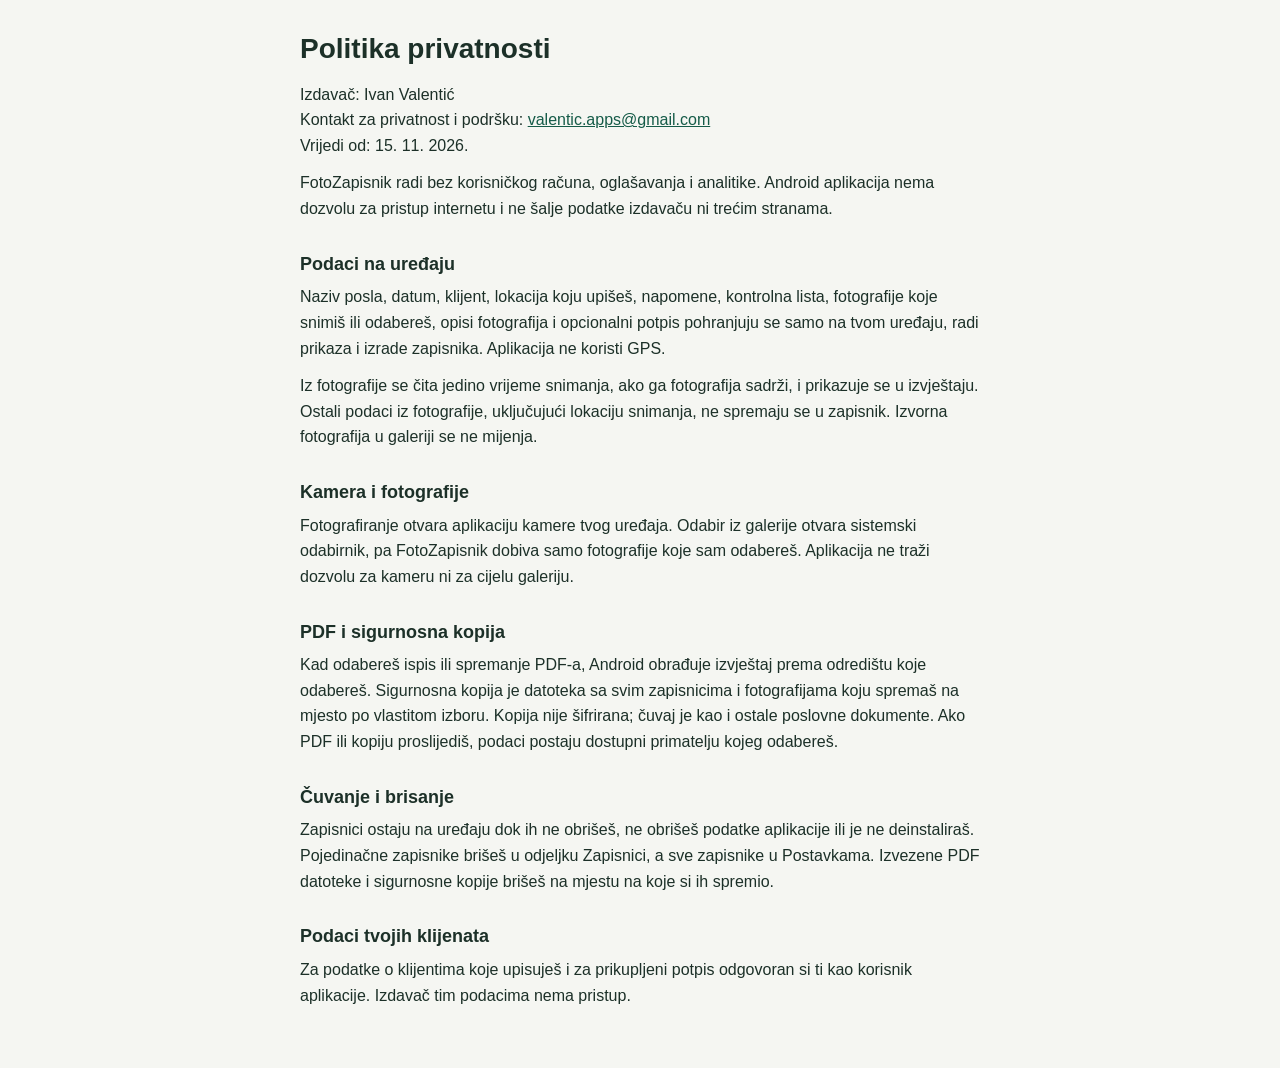
==== privacy.html @ d11ea486 "Create privacy.html" ====
<!doctype html>
<html lang="hr">
<head>
<meta charset="utf-8">
<meta name="viewport" content="width=device-width,initial-scale=1">
<title>Politika privatnosti · FotoZapisnik</title>
<style>body{margin:0;background:#f5f6f2;color:#1c3028;font:16px/1.6 -apple-system,"Segoe UI",Roboto,sans-serif}main{max-width:680px;margin:0 auto;padding:32px 20px 48px}h1{font-size:28px;line-height:1.2;margin:0 0 16px}h2{font-size:18px;margin:28px 0 6px}p{margin:0 0 12px}a{color:#155b48}</style>
</head>
<body>
<main>
<h1>Politika privatnosti</h1>
<p>Izdavač: Ivan Valentić<br>Kontakt za privatnost i podršku: <a href="mailto:valentic.apps@gmail.com">valentic.apps@gmail.com</a><br>Vrijedi od: 15. 11. 2026.</p>
<p>FotoZapisnik radi bez korisničkog računa, oglašavanja i analitike. Android aplikacija nema dozvolu za pristup internetu i ne šalje podatke izdavaču ni trećim stranama.</p>
<h2>Podaci na uređaju</h2>
<p>Naziv posla, datum, klijent, lokacija koju upišeš, napomene, kontrolna lista, fotografije koje snimiš ili odabereš, opisi fotografija i opcionalni potpis pohranjuju se samo na tvom uređaju, radi prikaza i izrade zapisnika. Aplikacija ne koristi GPS.</p>
<p>Iz fotografije se čita jedino vrijeme snimanja, ako ga fotografija sadrži, i prikazuje se u izvještaju. Ostali podaci iz fotografije, uključujući lokaciju snimanja, ne spremaju se u zapisnik. Izvorna fotografija u galeriji se ne mijenja.</p>
<h2>Kamera i fotografije</h2>
<p>Fotografiranje otvara aplikaciju kamere tvog uređaja. Odabir iz galerije otvara sistemski odabirnik, pa FotoZapisnik dobiva samo fotografije koje sam odabereš. Aplikacija ne traži dozvolu za kameru ni za cijelu galeriju.</p>
<h2>PDF i sigurnosna kopija</h2>
<p>Kad odabereš ispis ili spremanje PDF-a, Android obrađuje izvještaj prema odredištu koje odabereš. Sigurnosna kopija je datoteka sa svim zapisnicima i fotografijama koju spremaš na mjesto po vlastitom izboru. Kopija nije šifrirana; čuvaj je kao i ostale poslovne dokumente. Ako PDF ili kopiju proslijediš, podaci postaju dostupni primatelju kojeg odabereš.</p>
<h2>Čuvanje i brisanje</h2>
<p>Zapisnici ostaju na uređaju dok ih ne obrišeš, ne obrišeš podatke aplikacije ili je ne deinstaliraš. Pojedinačne zapisnike brišeš u odjeljku Zapisnici, a sve zapisnike u Postavkama. Izvezene PDF datoteke i sigurnosne kopije brišeš na mjestu na koje si ih spremio.</p>
<h2>Podaci tvojih klijenata</h2>
<p>Za podatke o klijentima koje upisuješ i za prikupljeni potpis odgovoran si ti kao korisnik aplikacije. Izdavač tim podacima nema pristup.</p>
</main>
</body>
</html>
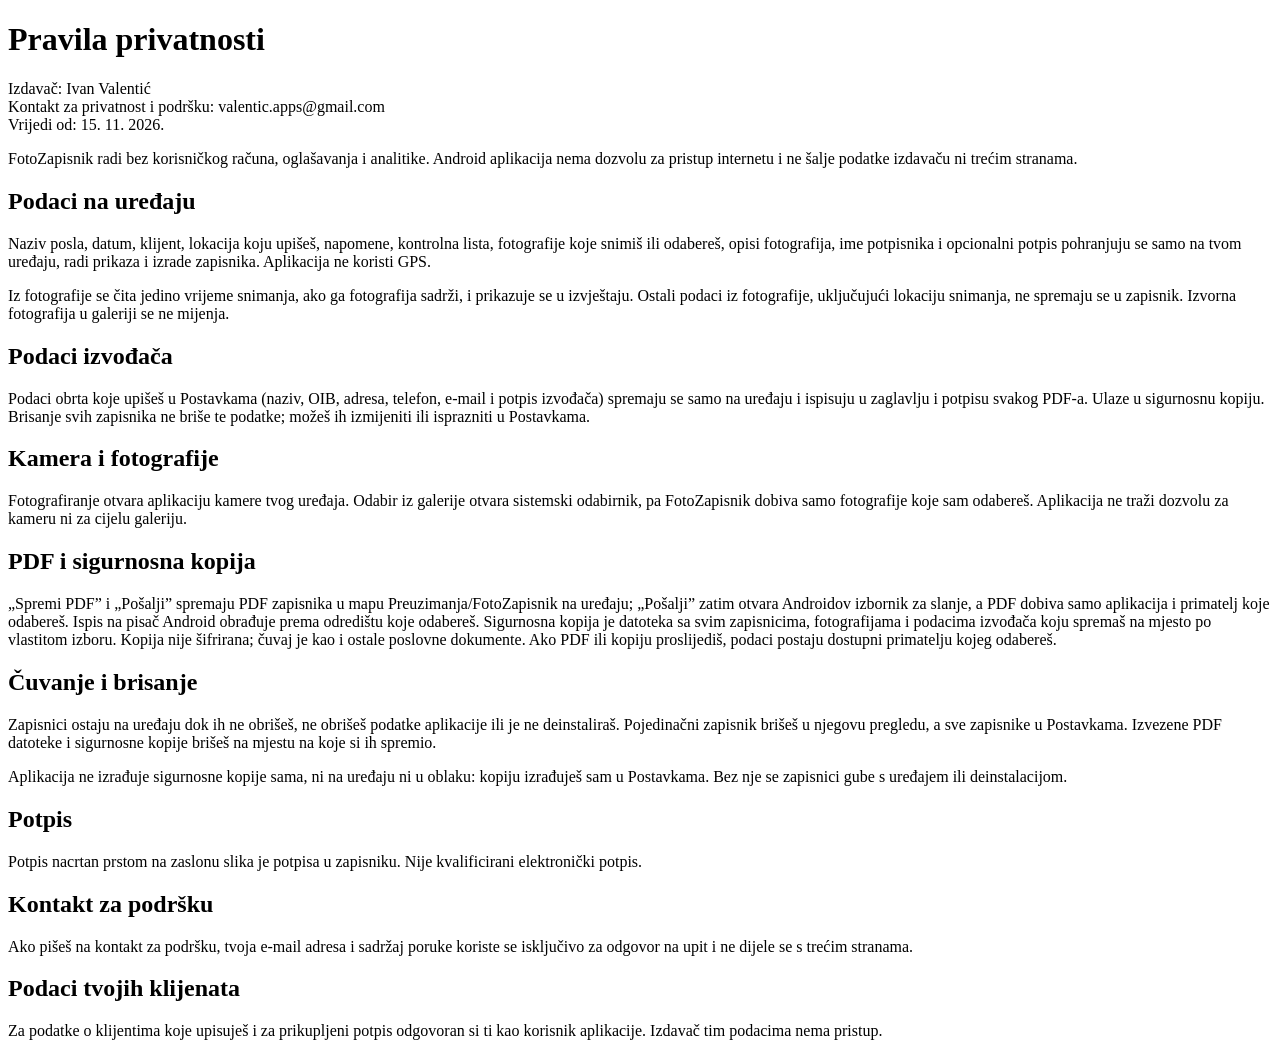
==== commit fd614b05: "Pravila privatnosti: podaci izvođača, Spremi PDF i Pošalji, podrška i potpis" ====
--- a/privacy.html
+++ b/privacy.html
@@ -1,25 +1,33 @@
 <!doctype html>
+<!-- Kopija web/privacy.html za GitHub Pages (ivanvalentic231-web/fotozapisnik). Izmjene radi u web/privacy.html pa ponovno kopiraj. -->
 <html lang="hr">
 <head>
 <meta charset="utf-8">
-<meta name="viewport" content="width=device-width,initial-scale=1">
-<title>Politika privatnosti · FotoZapisnik</title>
-<style>body{margin:0;background:#f5f6f2;color:#1c3028;font:16px/1.6 -apple-system,"Segoe UI",Roboto,sans-serif}main{max-width:680px;margin:0 auto;padding:32px 20px 48px}h1{font-size:28px;line-height:1.2;margin:0 0 16px}h2{font-size:18px;margin:28px 0 6px}p{margin:0 0 12px}a{color:#155b48}</style>
+<meta name="viewport" content="width=device-width,initial-scale=1,viewport-fit=cover">
+<meta http-equiv="Content-Security-Policy" content="default-src 'self'; style-src 'self'; script-src 'none'; object-src 'none'; base-uri 'none'; form-action 'none'">
+<title>Pravila privatnosti · FotoZapisnik</title>
 </head>
 <body>
 <main>
-<h1>Politika privatnosti</h1>
-<p>Izdavač: Ivan Valentić<br>Kontakt za privatnost i podršku: <a href="mailto:valentic.apps@gmail.com">valentic.apps@gmail.com</a><br>Vrijedi od: 15. 11. 2026.</p>
+<h1>Pravila privatnosti</h1>
+<p>Izdavač: Ivan Valentić<br>Kontakt za privatnost i podršku: valentic.apps@gmail.com<br>Vrijedi od: 15. 11. 2026.</p>
 <p>FotoZapisnik radi bez korisničkog računa, oglašavanja i analitike. Android aplikacija nema dozvolu za pristup internetu i ne šalje podatke izdavaču ni trećim stranama.</p>
 <h2>Podaci na uređaju</h2>
-<p>Naziv posla, datum, klijent, lokacija koju upišeš, napomene, kontrolna lista, fotografije koje snimiš ili odabereš, opisi fotografija i opcionalni potpis pohranjuju se samo na tvom uređaju, radi prikaza i izrade zapisnika. Aplikacija ne koristi GPS.</p>
+<p>Naziv posla, datum, klijent, lokacija koju upišeš, napomene, kontrolna lista, fotografije koje snimiš ili odabereš, opisi fotografija, ime potpisnika i opcionalni potpis pohranjuju se samo na tvom uređaju, radi prikaza i izrade zapisnika. Aplikacija ne koristi GPS.</p>
 <p>Iz fotografije se čita jedino vrijeme snimanja, ako ga fotografija sadrži, i prikazuje se u izvještaju. Ostali podaci iz fotografije, uključujući lokaciju snimanja, ne spremaju se u zapisnik. Izvorna fotografija u galeriji se ne mijenja.</p>
+<h2>Podaci izvođača</h2>
+<p>Podaci obrta koje upišeš u Postavkama (naziv, OIB, adresa, telefon, e-mail i potpis izvođača) spremaju se samo na uređaju i ispisuju u zaglavlju i potpisu svakog PDF-a. Ulaze u sigurnosnu kopiju. Brisanje svih zapisnika ne briše te podatke; možeš ih izmijeniti ili isprazniti u Postavkama.</p>
 <h2>Kamera i fotografije</h2>
 <p>Fotografiranje otvara aplikaciju kamere tvog uređaja. Odabir iz galerije otvara sistemski odabirnik, pa FotoZapisnik dobiva samo fotografije koje sam odabereš. Aplikacija ne traži dozvolu za kameru ni za cijelu galeriju.</p>
 <h2>PDF i sigurnosna kopija</h2>
-<p>Kad odabereš ispis ili spremanje PDF-a, Android obrađuje izvještaj prema odredištu koje odabereš. Sigurnosna kopija je datoteka sa svim zapisnicima i fotografijama koju spremaš na mjesto po vlastitom izboru. Kopija nije šifrirana; čuvaj je kao i ostale poslovne dokumente. Ako PDF ili kopiju proslijediš, podaci postaju dostupni primatelju kojeg odabereš.</p>
+<p>„Spremi PDF” i „Pošalji” spremaju PDF zapisnika u mapu Preuzimanja/FotoZapisnik na uređaju; „Pošalji” zatim otvara Androidov izbornik za slanje, a PDF dobiva samo aplikacija i primatelj koje odabereš. Ispis na pisač Android obrađuje prema odredištu koje odabereš. Sigurnosna kopija je datoteka sa svim zapisnicima, fotografijama i podacima izvođača koju spremaš na mjesto po vlastitom izboru. Kopija nije šifrirana; čuvaj je kao i ostale poslovne dokumente. Ako PDF ili kopiju proslijediš, podaci postaju dostupni primatelju kojeg odabereš.</p>
 <h2>Čuvanje i brisanje</h2>
-<p>Zapisnici ostaju na uređaju dok ih ne obrišeš, ne obrišeš podatke aplikacije ili je ne deinstaliraš. Pojedinačne zapisnike brišeš u odjeljku Zapisnici, a sve zapisnike u Postavkama. Izvezene PDF datoteke i sigurnosne kopije brišeš na mjestu na koje si ih spremio.</p>
+<p>Zapisnici ostaju na uređaju dok ih ne obrišeš, ne obrišeš podatke aplikacije ili je ne deinstaliraš. Pojedinačni zapisnik brišeš u njegovu pregledu, a sve zapisnike u Postavkama. Izvezene PDF datoteke i sigurnosne kopije brišeš na mjestu na koje si ih spremio.</p>
+<p>Aplikacija ne izrađuje sigurnosne kopije sama, ni na uređaju ni u oblaku: kopiju izrađuješ sam u Postavkama. Bez nje se zapisnici gube s uređajem ili deinstalacijom.</p>
+<h2>Potpis</h2>
+<p>Potpis nacrtan prstom na zaslonu slika je potpisa u zapisniku. Nije kvalificirani elektronički potpis.</p>
+<h2>Kontakt za podršku</h2>
+<p>Ako pišeš na kontakt za podršku, tvoja e-mail adresa i sadržaj poruke koriste se isključivo za odgovor na upit i ne dijele se s trećim stranama.</p>
 <h2>Podaci tvojih klijenata</h2>
 <p>Za podatke o klijentima koje upisuješ i za prikupljeni potpis odgovoran si ti kao korisnik aplikacije. Izdavač tim podacima nema pristup.</p>
 </main>
